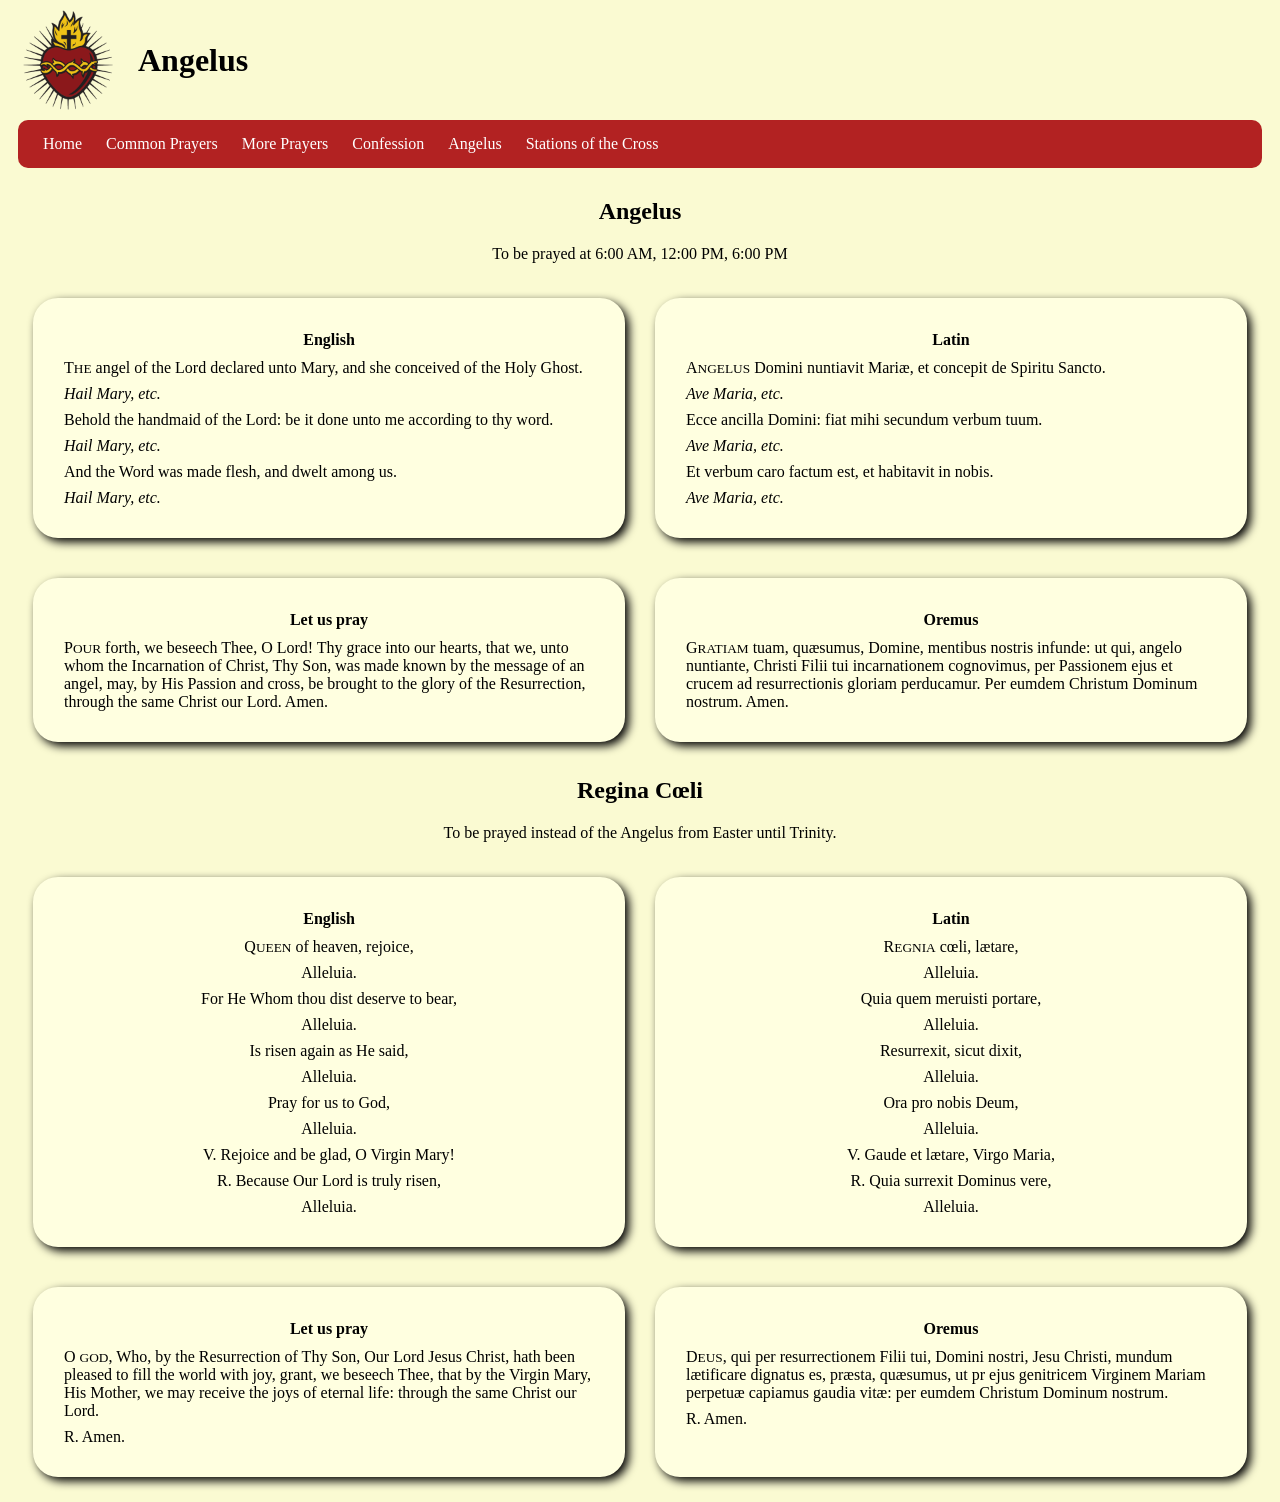
==== angelus.html @ 141e13ca "renamed devotions to angelus" ====
<!DOCTYPE html>
<html lang="en">
  <head>
    <meta charset="UTF-8">
    <meta name="viewport" content="width=device-width, initial-scale=1">
    <link rel="stylesheet" type="text/css" href="style/cath.css">
    <link rel="apple-touch-icon" sizes="120x120" href="apple-icon-120x120.png" type="image/png">
    <link rel="apple-touch-icon" sizes="180x180" href="apple-icon-180x180.png" type="image/png">
    <title>Angelus</title>
  </head>
  <body>
    <header>
      <img src="media/heart.png" width="100px">
      <h1>Angelus</h1>
    </header>

    <nav>
      <a href="index.html" class="barlink">Home</a>
      <a href="prayers.html" class="barlink">Common Prayers</a>
      <a href="prayers2.html" class="barlink">More Prayers</a>
      <a href="confession.html" class="barlink">Confession</a>
      <a href="angelus.html" class="barlink">Angelus</a>
      <a href="stations.html" class="barlink">Stations of the Cross</a>
    </nav>
    <article>
      <h2 class="pname">Angelus</h2>
			<p class="pname">To be prayed at 6:00 AM, 12:00 PM, 6:00 PM</p>
      <section class="bothprayers">
        <div class="prayer">
          <h4>English</h4>
          <p>
						T<span>HE</span> angel of the Lord declared unto Mary, and she conceived of the Holy Ghost.
          </p>
					<p>
						<i>Hail Mary, etc.</i>
					</p>
					<p>
						Behold the handmaid of the Lord: be it done unto me according to thy word.
					</p>
					<p>
						<i>Hail Mary, etc.</i>
					</p>
					<p>
						And the Word was made flesh, and dwelt among us.
					</p>
					<p>
						<i>Hail Mary, etc.</i>
					</p>
        </div>
        <div class="prayer">
          <h4>Latin</h4>
          <p>
						A<span>NGELUS</span> Domini nuntiavit Mariæ, et concepit de Spiritu Sancto.
          </p>
					<p>
						<i>Ave Maria, etc.</i>
					</p>
					<p>
						Ecce ancilla Domini: fiat mihi secundum verbum tuum.
					</p>
					<p>
						<i>Ave Maria, etc.</i>
					</p>
					<p>
						Et verbum caro factum est, et habitavit in nobis.
					</p>
					<p>
						<i>Ave Maria, etc.</i>
					</p>
        </div>
      </section>
      <section class="bothprayers">
        <div class="prayer">
          <h4>Let us pray</h4>
          <p>
					P<span>OUR</span> forth, we beseech Thee, O Lord! Thy grace into our hearts, that we, unto whom the Incarnation of Christ,
					Thy Son, was made known by the message of an angel, may, by His Passion and cross, be brought to the glory of the Resurrection,
					through the same Christ our Lord. Amen.
          </p>
        </div>
        <div class="prayer">
          <h4>Oremus</h4>
          <p>
						G<span>RATIAM</span> tuam, quæsumus, Domine, mentibus nostris infunde: ut qui, angelo nuntiante, Christi Filii
						tui incarnationem cognovimus, per Passionem ejus et crucem ad resurrectionis gloriam perducamur. Per eumdem Christum
						Dominum nostrum. Amen.
          </p>
        </div>
      </section>
    </article>

    <article>
      <h2 class="pname">Regina Cœli</h2>
			<p class="pname">To be prayed instead of the Angelus from Easter until Trinity.</p>
      <section class="bothprayers">
        <div class="prayer hymn">
          <h4>English</h4>
          <p>
						Q<span>UEEN</span> of heaven, rejoice,
          </p>
					<p>
						Alleluia.
					</p>
					<p>
						For He Whom thou dist deserve to bear,
					</p>
					<p>
						Alleluia.
					</p>
					<p>
						Is risen again as He said,
					</p>
					<p>
						Alleluia.
					</p>
					<p>
						Pray for us to God,
					</p>
					<p>
						Alleluia.
					</p>
					<p>
						V. Rejoice and be glad, O Virgin Mary!
					</p>
					<p>
						R. Because Our Lord is truly risen,
					</p>
					<p>
						Alleluia.
					</p>
        </div>
        <div class="prayer hymn">
          <h4>Latin</h4>
          <p>
						R<span>EGNIA</span> cœli, lætare,
          </p>
					<p>
						Alleluia.
					</p>
					<p>
						Quia quem meruisti portare,
					</p>
					<p>
						Alleluia.
					</p>
					<p>
						Resurrexit, sicut dixit,
					</p>
					<p>
						Alleluia.
					</p>
					<p>
						Ora pro nobis Deum,
					</p>
					<p>
						Alleluia.
					</p>
					<p>
						V. Gaude et lætare, Virgo Maria,
					</p>
					<p>
						R. Quia surrexit Dominus vere,
					</p>
					<p>
						Alleluia.
					</p>
        </div>
      </section>
      <section class="bothprayers">
        <div class="prayer">
          <h4>Let us pray</h4>
          <p>
						O <span>GOD</span>, Who, by the Resurrection of Thy Son, Our Lord Jesus Christ, hath been pleased to fill the world with joy,
						grant, we beseech Thee, that by the Virgin Mary, His Mother, we may receive the joys of eternal life: through
						the same Christ our Lord.
          </p>
					<p>
						R. Amen.
					</p>
        </div>
        <div class="prayer">
          <h4>Oremus</h4>
          <p>
						D<span>EUS</span>, qui per resurrectionem Filii tui, Domini nostri, Jesu Christi, mundum lætificare dignatus es, præsta, quæsumus,
						ut pr ejus genitricem Virginem Mariam perpetuæ capiamus gaudia vitæ: per eumdem Christum Dominum nostrum.
          </p>
					<p>
						R. Amen.
					</p>
        </div>
      </section>
    </article>
  </body>
</html>
---- style/cath.css ----
.bothprayers {
  display: flex;
  flex-direction: row;
}

body {
  background-color: lightgoldenrodyellow;
}

header {
  display: flex;
  flex-direction: row;
  flex-wrap: nowrap;
  align-items: center;
  margin: 10px;
}

nav {
  background-color: firebrick;
  color: white;
  padding: 15px;
  margin: 10px;
  margin-bottom: 30px;
  border-radius: 10px;
}

footer {
  padding: 15px;
  margin-top: 30px;
}

section {
  margin: 10px;
}

ol {
  list-style-type: upper-roman;
}

span {
  font-size: smaller;
}

.barlink {
  color: white;
  margin: 10px;
}

.barlink:hover {
  color: gold;
}

.barlink:active {
  color: goldenrod;
}

h1 {
  padding-left: 20px;
}

h2, h3 {
  text-align: center;
}

h4 {
  text-align: center;
  margin: 10px;
}

hr {
  color: firebrick;
  margin: 20px;
}

p {
  margin: 8px;
}

.pname {
  text-align: center;
  margin: 20px;
}

.prayer {
  flex: 50;
  justify-content: space-between;
  background-color: lightyellow;
  border: 5px solid lightyellow;
  padding: 18px;
  margin: 15px;
  border-radius: 25px;
  box-shadow: 4px 4px 10px;
}

.hymn {
  text-align: center;
}

table, th, td{
  padding: 3px;
  border: 2px solid;
  border-collapse: collapse;
  background-color: lightyellow;
  text-align: center;
}

#hours {
  display: flex;
  justify-content: center;
  align-items: center;
}

.link {
  padding: 5px;
  border: 2px solid darkgoldenrod;
  margin: 5px;
  background-color: lightyellow;
  text-align: center;
  list-style-type: none;
  border-radius: 5px;
  color: darkgoldenrod;
}

.link:hover {
  box-shadow: inset 0 0 10px;
}

.link:active {
  background-color: goldenrod;
  color: lightyellow;
  box-shadow: inset 0 0 30px saddlebrown;
  transform: scale(0.98);
}

.weekday {
  text-align: center;
  list-style-type: none;
  border: none;
  font-size: 150%;
  font-weight: bold;
}

a {
  text-decoration: none;
  color: black;
}

.lists {
  width: max-content;
}

#office {
  display: flex;
  flex-wrap: wrap;
  align-items: center;
  margin-bottom: 30px;
}

.home {
  display: flex;
  width: 70%;
  justify-content: center;
  align-items: center;
  flex-direction: column;
  margin: auto;
}

.sotc {
  display: flex;
  align-items: center;
  justify-content: center;
  flex-direction: column;
  margin: 0px;
}

#believe {
  text-align: left;
}

@media (max-width: 800px) {
  #office {
    display: flex;
    flex-direction: column;
    flex-wrap: nowrap;
  }
  .link {
    padding: 10px;
    border-radius: 10px;
  }
  .lists {
    width: 80%;
    padding-right: 40px;
  }
  nav {
    display: flex;
    justify-content: center;
    align-items: center;
    flex-direction: column;
  }
  .home {
    width: 100%;
  }
  .bothprayers{
    display: flex;
    flex-direction: column;
  }
}
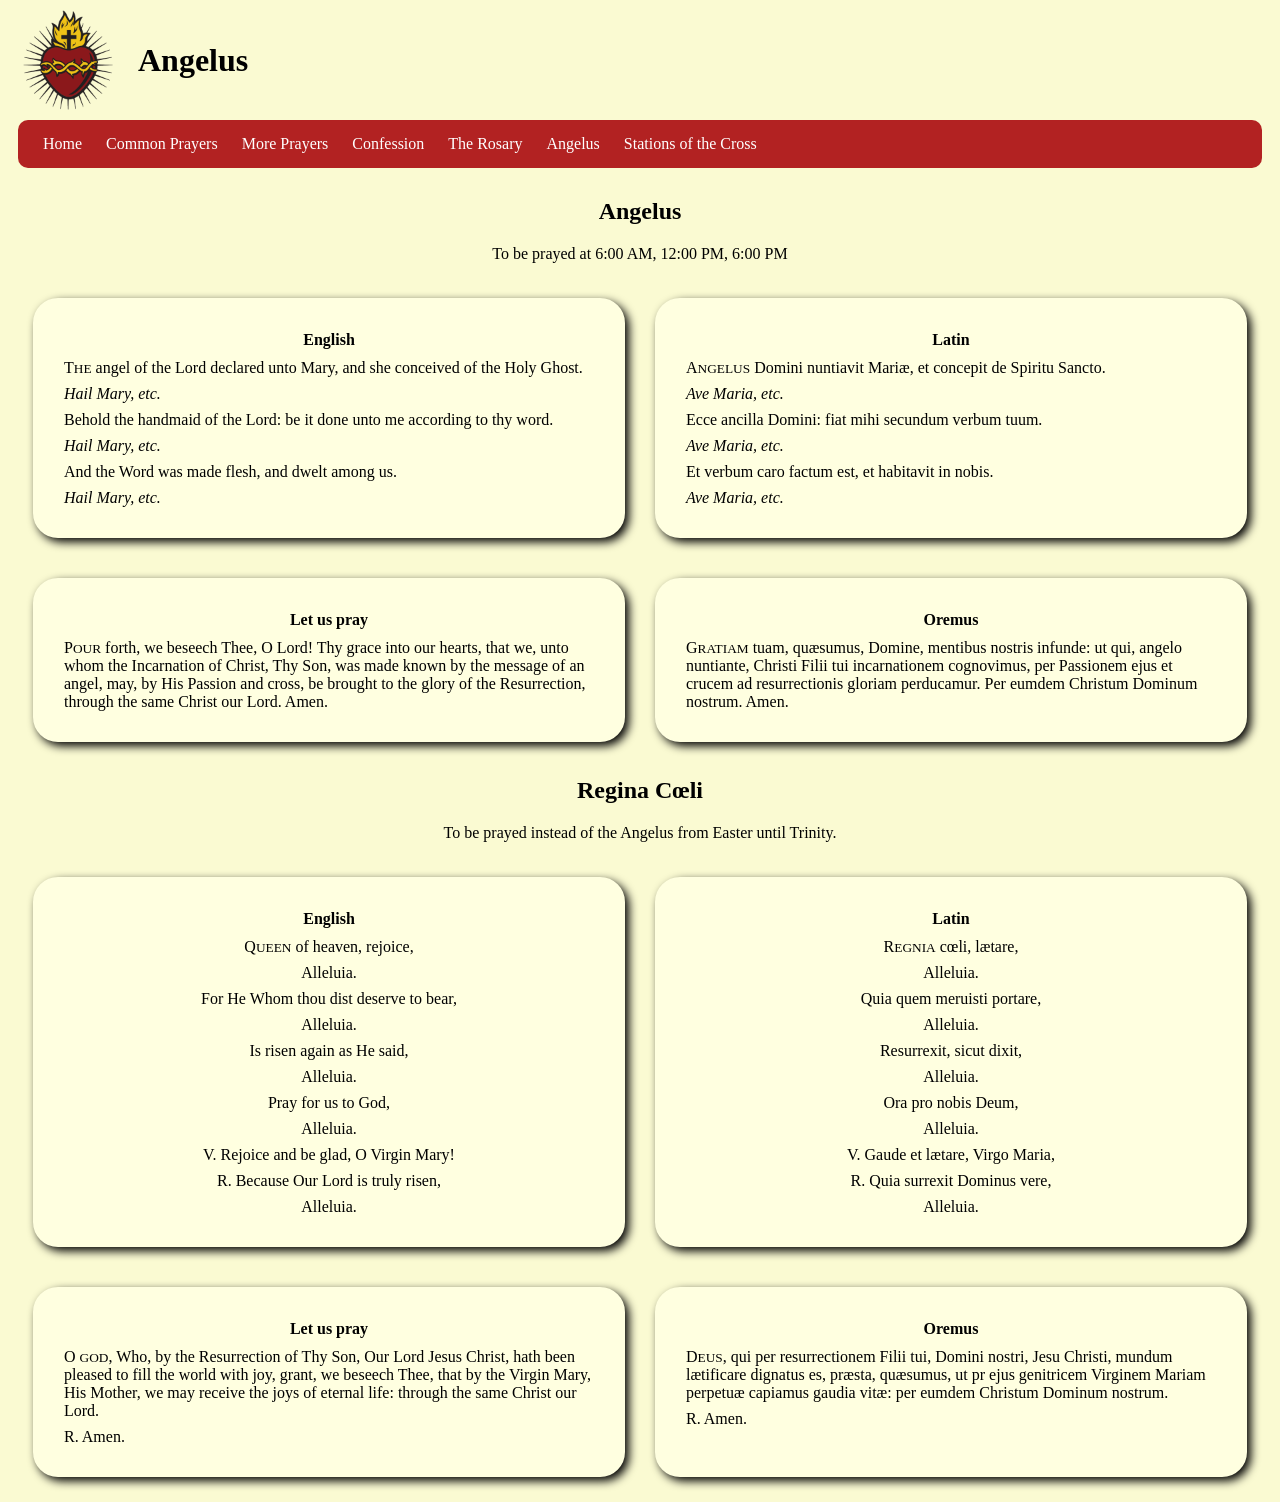
==== commit 6765f8d4: "Added the rosary" ====
--- a/angelus.html
+++ b/angelus.html
@@ -19,9 +19,11 @@
       <a href="prayers.html" class="barlink">Common Prayers</a>
       <a href="prayers2.html" class="barlink">More Prayers</a>
       <a href="confession.html" class="barlink">Confession</a>
+      <a href="rosary.html" class="barlink">The Rosary</a>
       <a href="angelus.html" class="barlink">Angelus</a>
       <a href="stations.html" class="barlink">Stations of the Cross</a>
     </nav>
+
     <article>
       <h2 class="pname">Angelus</h2>
 			<p class="pname">To be prayed at 6:00 AM, 12:00 PM, 6:00 PM</p>
--- a/style/cath.css
+++ b/style/cath.css
@@ -177,6 +177,11 @@
   text-align: left;
 }
 
+#mysteries {
+	display: flex;
+	flex-direction: row;
+}
+
 @media (max-width: 800px) {
   #office {
     display: flex;
@@ -204,4 +209,7 @@
     display: flex;
     flex-direction: column;
   }
-}
+	#mysteries {
+		flex-direction: column;
+	}
+}
